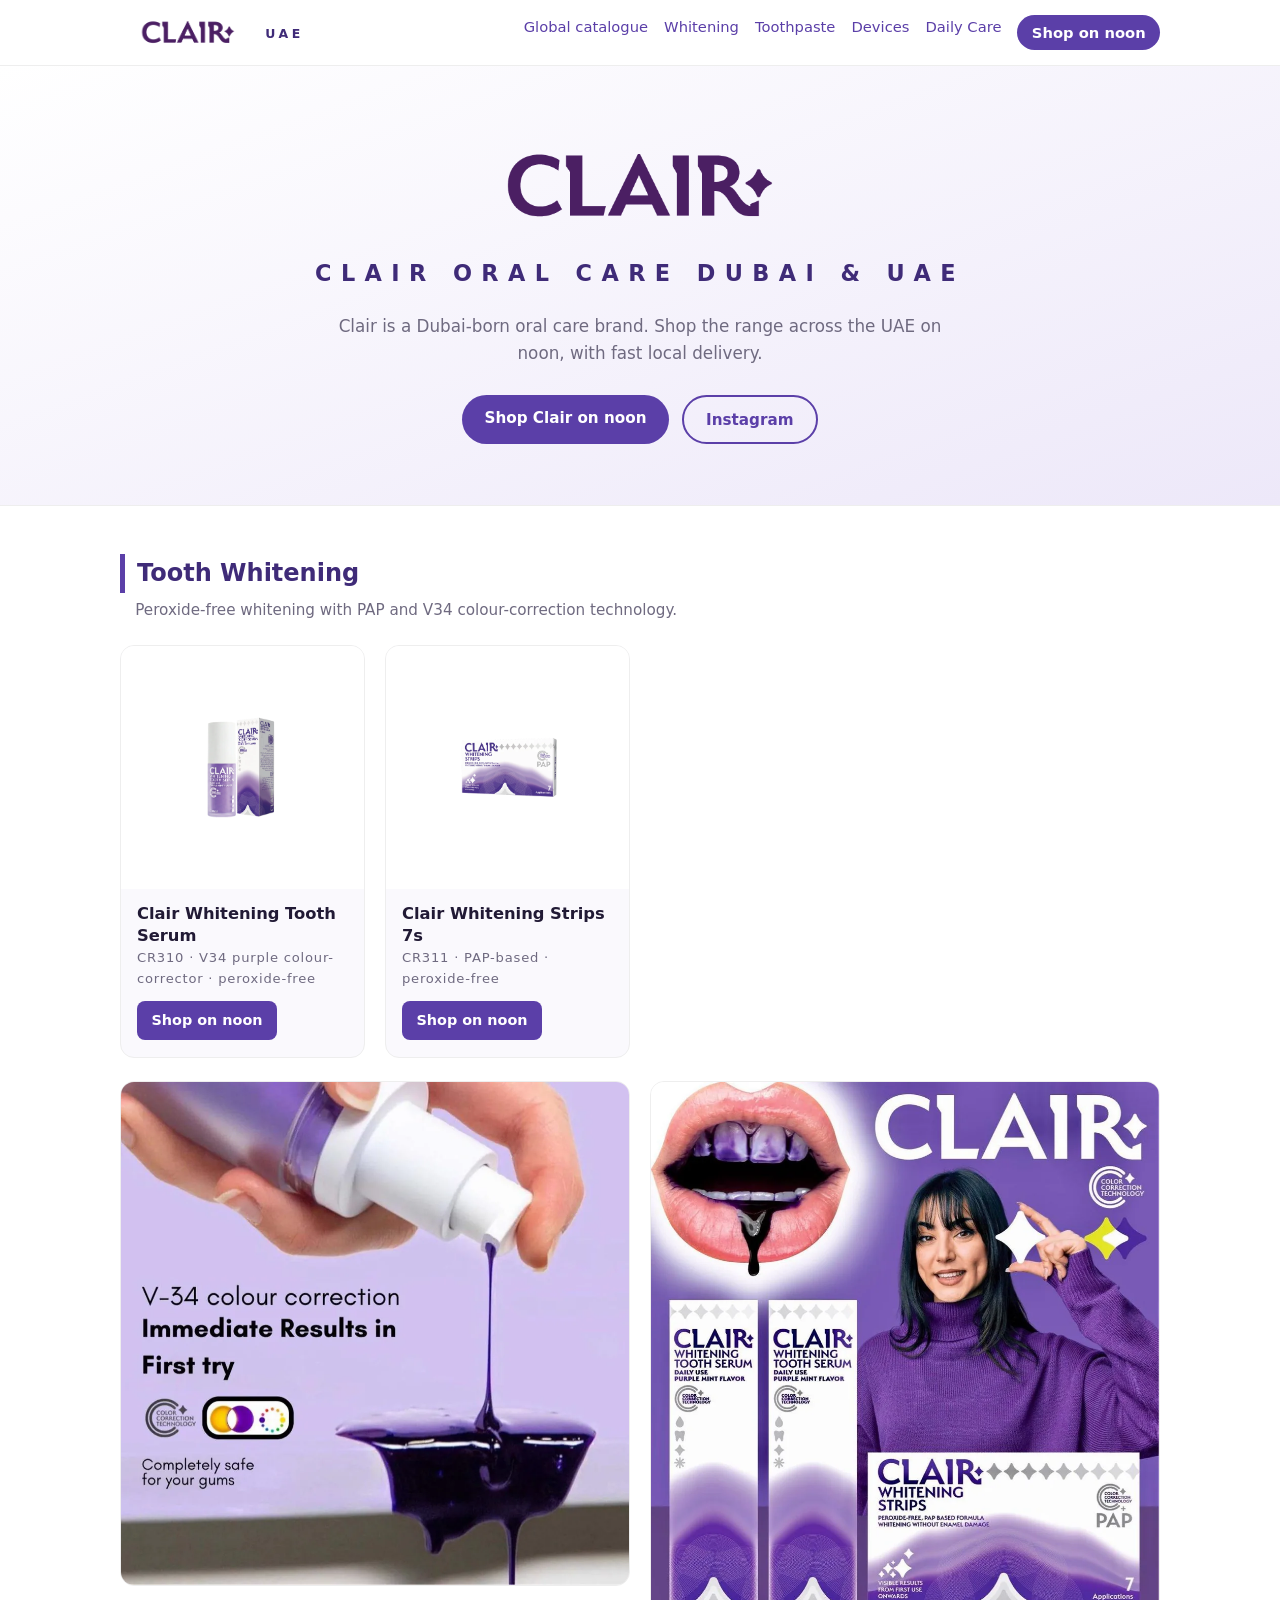
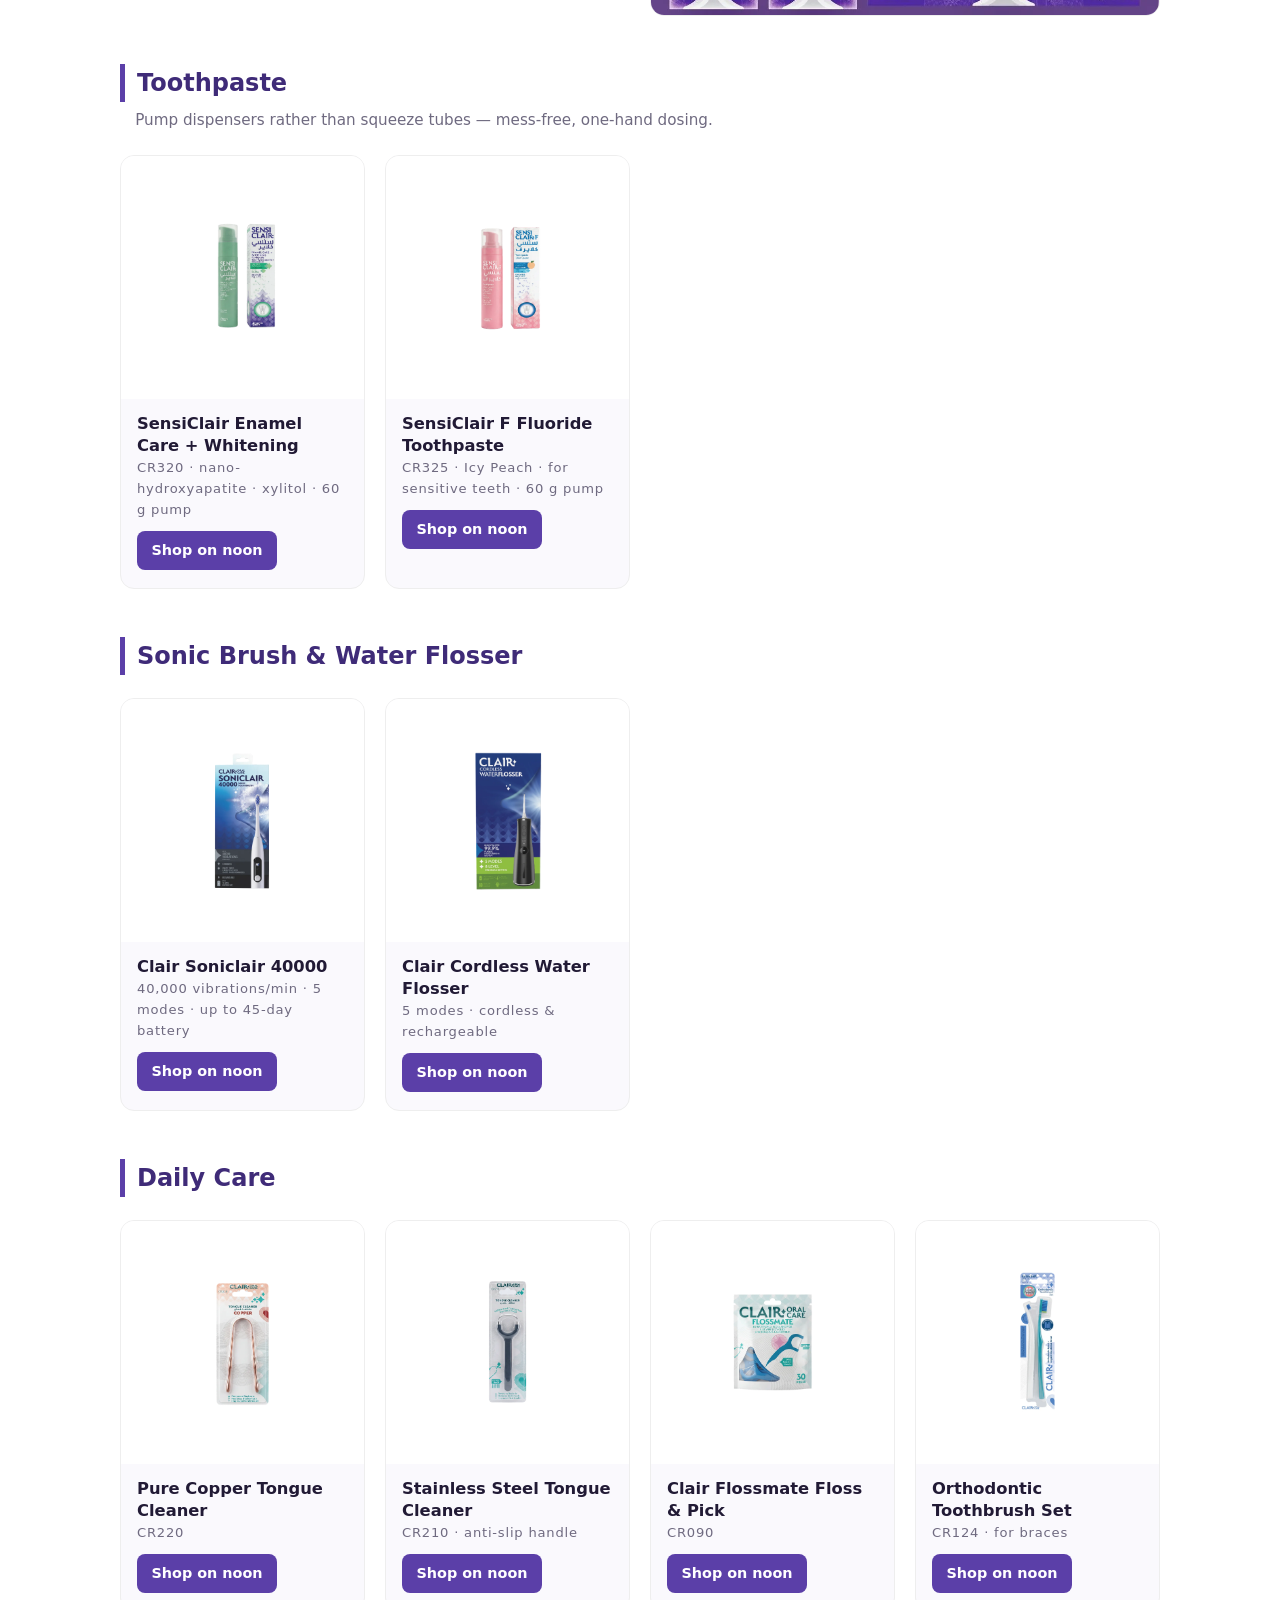
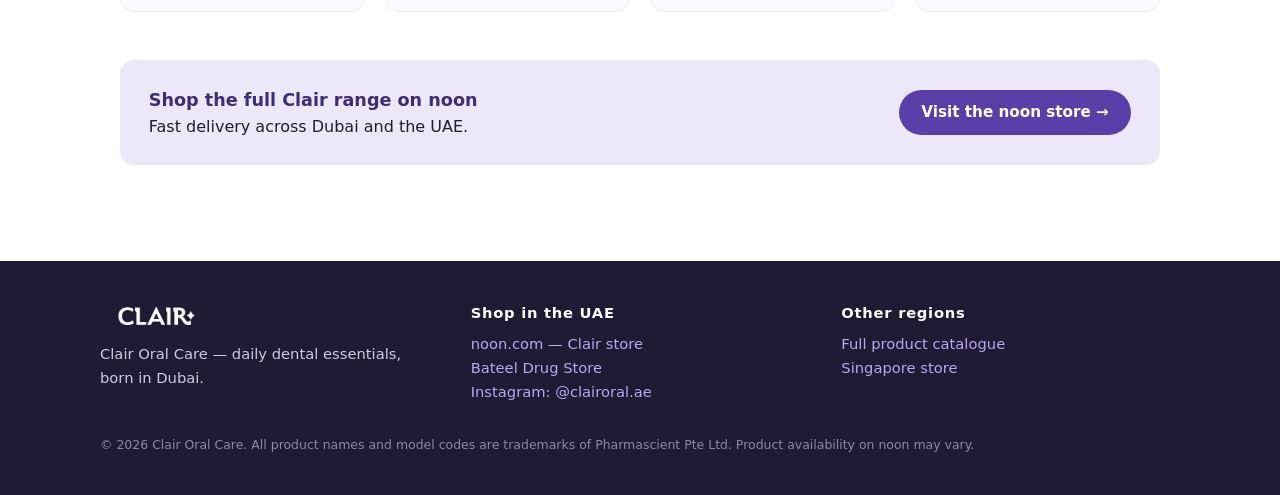
==== ae/index.html @ d48f770e "Add UAE/Dubai store page pointing to noon, with tracked links and sitemap entry Co-Authored-By: Clau" ====
<!DOCTYPE html>
<html lang="en">
<head>
<meta charset="utf-8">
<meta name="viewport" content="width=device-width, initial-scale=1">
<meta name="google-site-verification" content="RaaL3uI5lOjHm4bjw_Rl79rt_wPITiSdwnGscQMcs9U" />
<title>Buy Clair Oral Care Dubai &amp; UAE — Whitening, Toothpaste &amp; Water Flossers</title>
<meta name="description" content="Shop Clair Oral Care in Dubai and across the UAE on noon: peroxide-free V34 whitening serum and PAP strips, nano-hydroxyapatite toothpaste in pump dispensers, sonic toothbrushes, water flossers, tongue cleaners and floss.">
<link rel="canonical" href="https://clairoral.com/ae/">

<!-- Social sharing -->
<meta property="og:type" content="website">
<meta property="og:site_name" content="Clair Oral Care">
<meta property="og:url" content="https://clairoral.com/ae/">
<meta property="og:title" content="Buy Clair Oral Care Dubai &amp; UAE — Shop on noon">
<meta property="og:description" content="Peroxide-free V34 whitening, nano-hydroxyapatite toothpaste in pump dispensers, sonic brushes and water flossers. Shop the Clair range on noon.">
<meta property="og:image" content="https://clairoral.com/images/og-image.jpg">
<meta property="og:image:width" content="1200">
<meta property="og:image:height" content="630">
<meta name="twitter:card" content="summary_large_image">
<meta name="twitter:title" content="Buy Clair Oral Care Dubai &amp; UAE — Shop on noon">
<meta name="twitter:description" content="Peroxide-free V34 whitening, nano-hydroxyapatite toothpaste, sonic brushes and water flossers. Shop on noon.">
<meta name="twitter:image" content="https://clairoral.com/images/og-image.jpg">

<script type="application/ld+json">
{
  "@context": "https://schema.org",
  "@type": "Store",
  "name": "Clair Oral Care UAE",
  "url": "https://clairoral.com/ae/",
  "image": "https://clairoral.com/images/og-image.jpg",
  "description": "Clair Oral Care in Dubai and the UAE — whitening serum and strips, toothpaste, sonic toothbrushes, water flossers, tongue cleaners and floss.",
  "areaServed": { "@type": "Country", "name": "United Arab Emirates" },
  "currenciesAccepted": "AED",
  "sameAs": [
    "https://www.noon.com/uae-en/clair/",
    "https://www.instagram.com/clairoral.ae",
    "https://www.bateeldrugs.com/clairoralcare"
  ]
}
</script>

<link rel="icon" type="image/svg+xml" href="../favicon.svg">
<link rel="icon" type="image/png" sizes="32x32" href="../favicon-32.png">
<link rel="apple-touch-icon" href="../apple-touch-icon.png">
<link rel="stylesheet" href="../style.css">

<!-- Cloudflare Web Analytics (cookie-free) — same token as / and sg/ -->
<script type="module" src="https://static.cloudflareinsights.com/beacon.min.js" data-cf-beacon='{"token": "0cd597626e144c0b8d7d5eea46ce97aa"}'></script>
</head>
<body>

<header class="site">
  <div class="nav">
    <a class="logo" href="./"><img class="logo-img" src="../images/logo-clair.png" alt="Clair"><span class="loc">UAE</span></a>
    <nav>
      <a href="../">Global catalogue</a>
      <a href="#whitening">Whitening</a>
      <a href="#toothpaste">Toothpaste</a>
      <a href="#devices">Devices</a>
      <a href="#care">Daily Care</a>
      <a class="cta" href="../go/?p=noon-nav" target="_blank" rel="noopener">Shop on noon</a>
    </nav>
  </div>
</header>

<div class="hero">
  <img class="hero-logo" src="../images/logo-clair.png" alt="Clair">
  <h1>Clair Oral Care Dubai &amp; UAE</h1>
  <p class="tag">Clair is a Dubai-born oral care brand. Shop the range across the UAE on noon, with fast local delivery.</p>
  <div class="actions">
    <a class="btn primary" href="../go/?p=noon-hero" target="_blank" rel="noopener">Shop Clair on noon</a>
    <a class="btn outline" href="https://www.instagram.com/clairoral.ae" target="_blank" rel="noopener">Instagram</a>
  </div>
</div>

<main>

<section class="cat" id="whitening">
  <h2>Tooth Whitening</h2>
  <p class="sub">Peroxide-free whitening with PAP and V34 colour-correction technology.</p>
  <div class="grid">
    <div class="card">
      <div class="ph render"><img src="../images/official/cr310-whitening-serum.webp" alt="Clair Whitening Tooth Serum CR310"></div>
      <div class="body">
        <h3>Clair Whitening Tooth Serum</h3>
        <div class="code">CR310 · V34 purple colour-corrector · peroxide-free</div>
        <a class="buy" href="../go/?p=noon-serum" target="_blank" rel="noopener">Shop on noon</a>
      </div>
    </div>
    <div class="card">
      <div class="ph render"><img src="../images/official/cr311-whitening-strips.webp" alt="Clair Whitening Strips 7s CR311"></div>
      <div class="body">
        <h3>Clair Whitening Strips 7s</h3>
        <div class="code">CR311 · PAP-based · peroxide-free</div>
        <a class="buy" href="../go/?p=noon-strips" target="_blank" rel="noopener">Shop on noon</a>
      </div>
    </div>
  </div>
  <div class="feature">
    <img src="../images/whitening-v34.webp" alt="Clair Whitening Serum with V-34 colour correction — immediate visible results, safe for gums">
    <img src="../images/whitening-collage.webp" alt="Clair whitening range — Whitening Tooth Serum and PAP-based Whitening Strips">
  </div>
</section>

<section class="cat" id="toothpaste">
  <h2>Toothpaste</h2>
  <p class="sub">Pump dispensers rather than squeeze tubes — mess-free, one-hand dosing.</p>
  <div class="grid">
    <div class="card">
      <div class="ph render"><img src="../images/official/cr320-sensiclair-enamel.webp" alt="SensiClair Enamel Care + Whitening toothpaste CR320"></div>
      <div class="body">
        <h3>SensiClair Enamel Care + Whitening</h3>
        <div class="code">CR320 · nano-hydroxyapatite · xylitol · 60 g pump</div>
        <a class="buy" href="../go/?p=noon-toothpaste-enamel" target="_blank" rel="noopener">Shop on noon</a>
      </div>
    </div>
    <div class="card">
      <div class="ph render"><img src="../images/official/cr325-sensiclair-f.webp" alt="SensiClair F fluoride toothpaste CR325"></div>
      <div class="body">
        <h3>SensiClair F Fluoride Toothpaste</h3>
        <div class="code">CR325 · Icy Peach · for sensitive teeth · 60 g pump</div>
        <a class="buy" href="../go/?p=noon-toothpaste-f" target="_blank" rel="noopener">Shop on noon</a>
      </div>
    </div>
  </div>
</section>

<section class="cat" id="devices">
  <h2>Sonic Brush &amp; Water Flosser</h2>
  <div class="grid">
    <div class="card">
      <div class="ph render"><img src="../images/official/soniclair-40000.webp" alt="Clair Soniclair 40000 sonic toothbrush"></div>
      <div class="body">
        <h3>Clair Soniclair 40000</h3>
        <div class="code">40,000 vibrations/min · 5 modes · up to 45-day battery</div>
        <a class="buy" href="../go/?p=noon-sonic" target="_blank" rel="noopener">Shop on noon</a>
      </div>
    </div>
    <div class="card">
      <div class="ph render"><img src="../images/official/waterflosser.webp" alt="Clair cordless water flosser"></div>
      <div class="body">
        <h3>Clair Cordless Water Flosser</h3>
        <div class="code">5 modes · cordless &amp; rechargeable</div>
        <a class="buy" href="../go/?p=noon-flosser" target="_blank" rel="noopener">Shop on noon</a>
      </div>
    </div>
  </div>
</section>

<section class="cat" id="care">
  <h2>Daily Care</h2>
  <div class="grid">
    <div class="card">
      <div class="ph render"><img src="../images/official/cr220-tongue-copper.webp" alt="Clair pure copper tongue cleaner CR220"></div>
      <div class="body"><h3>Pure Copper Tongue Cleaner</h3><div class="code">CR220</div>
      <a class="buy" href="../go/?p=noon-tongue-copper" target="_blank" rel="noopener">Shop on noon</a></div>
    </div>
    <div class="card">
      <div class="ph render"><img src="../images/official/cr210-tongue-steel.webp" alt="Clair stainless steel tongue cleaner CR210"></div>
      <div class="body"><h3>Stainless Steel Tongue Cleaner</h3><div class="code">CR210 · anti-slip handle</div>
      <a class="buy" href="../go/?p=noon-tongue-steel" target="_blank" rel="noopener">Shop on noon</a></div>
    </div>
    <div class="card">
      <div class="ph render"><img src="../images/official/cr090-flossmate.webp" alt="Clair Flossmate floss and pick pouch CR090"></div>
      <div class="body"><h3>Clair Flossmate Floss &amp; Pick</h3><div class="code">CR090</div>
      <a class="buy" href="../go/?p=noon-flossmate" target="_blank" rel="noopener">Shop on noon</a></div>
    </div>
    <div class="card">
      <div class="ph render"><img src="../images/official/cr124-ortho-set.webp" alt="Clair orthodontic toothbrush set CR124"></div>
      <div class="body"><h3>Orthodontic Toothbrush Set</h3><div class="code">CR124 · for braces</div>
      <a class="buy" href="../go/?p=noon-ortho" target="_blank" rel="noopener">Shop on noon</a></div>
    </div>
  </div>
</section>

<div class="banner">
  <div><strong>Shop the full Clair range on noon</strong><br>Fast delivery across Dubai and the UAE.</div>
  <a class="btn" href="../go/?p=noon-banner" target="_blank" rel="noopener">Visit the noon store →</a>
</div>

</main>

<footer class="site">
  <div class="cols">
    <div>
      <img class="logo-foot" src="../images/logo-clair.png" alt="Clair">
      <p>Clair Oral Care — daily dental essentials, born in Dubai.</p>
    </div>
    <div>
      <h4>Shop in the UAE</h4>
      <p><a href="https://www.noon.com/uae-en/clair/" target="_blank" rel="noopener">noon.com — Clair store</a><br>
      <a href="https://www.bateeldrugs.com/clairoralcare" target="_blank" rel="noopener">Bateel Drug Store</a><br>
      <a href="https://www.instagram.com/clairoral.ae" target="_blank" rel="noopener">Instagram: @clairoral.ae</a></p>
    </div>
    <div>
      <h4>Other regions</h4>
      <p><a href="../">Full product catalogue</a><br>
      <a href="../sg/">Singapore store</a></p>
    </div>
  </div>
  <p class="fine">© 2026 Clair Oral Care. All product names and model codes are trademarks of Pharmascient Pte Ltd. Product availability on noon may vary.</p>
</footer>

</body>
</html>
---- style.css ----
:root {
  --purple: #5b3fa8;
  --purple-dark: #3f2b78;
  --purple-light: #ede8f9;
  --mint: #bfe3d2;
  --ink: #211a35;
  --muted: #6f6a80;
  --bg: #ffffff;
  --card: #faf9fd;
  --radius: 14px;
}

* { margin: 0; padding: 0; box-sizing: border-box; }

/* visually hidden but readable by search engines and screen readers */
.sr-only {
  position: absolute; width: 1px; height: 1px;
  padding: 0; margin: -1px; overflow: hidden;
  clip: rect(0 0 0 0); white-space: nowrap; border: 0;
}

body {
  font-family: "Segoe UI", system-ui, -apple-system, sans-serif;
  color: var(--ink);
  background: var(--bg);
  line-height: 1.6;
}

a { color: var(--purple); text-decoration: none; }
a:hover { text-decoration: underline; }
img { max-width: 100%; display: block; }

header.site {
  position: sticky; top: 0; z-index: 10;
  background: rgba(255,255,255,.94); backdrop-filter: blur(6px);
  border-bottom: 1px solid #eee;
}
.nav {
  max-width: 1080px; margin: 0 auto; padding: .9rem 1.25rem;
  display: flex; align-items: center; gap: 1.25rem; flex-wrap: wrap;
}
.logo { display: flex; align-items: center; gap: .6rem; }
.logo-img { height: 36px; width: auto; display: block; }
.logo .loc {
  font-size: .78rem; font-weight: 700; letter-spacing: .28em;
  color: var(--purple-dark); text-transform: uppercase; padding-top: .2rem;
}
.nav nav { display: flex; gap: 1rem; flex-wrap: wrap; margin-left: auto; font-size: .92rem; }
.nav .cta {
  background: var(--purple); color: #fff; padding: .35rem .9rem;
  border-radius: 999px; font-weight: 600;
}
.nav .cta:hover { background: var(--purple-dark); text-decoration: none; }

.hero {
  background: linear-gradient(160deg, #ffffff, #ede8f9);
  color: var(--ink); text-align: center; padding: 4.2rem 1.25rem 3.8rem;
  border-bottom: 1px solid #eee;
}
.hero .hero-logo { height: clamp(64px, 11vw, 104px); width: auto; margin: 0 auto; display: block; }
.hero h1 {
  font-size: clamp(1rem, 2.4vw, 1.4rem); letter-spacing: .42em; font-weight: 700;
  color: var(--purple-dark); margin-top: 1.2rem; text-transform: uppercase;
}
.hero p.tag { max-width: 640px; margin: 1.3rem auto 0; font-size: 1.05rem; color: var(--muted); }
.hero .actions { margin-top: 1.8rem; display: flex; gap: .8rem; justify-content: center; flex-wrap: wrap; }
.btn {
  display: inline-block; padding: .65rem 1.4rem; border-radius: 999px;
  font-weight: 700; font-size: .95rem;
}
.btn.primary { background: var(--purple); color: #fff; }
.btn.primary:hover { background: var(--purple-dark); }
.btn.outline { border: 2px solid var(--purple); color: var(--purple); }
.btn:hover { text-decoration: none; transform: translateY(-1px); }

main { max-width: 1080px; margin: 0 auto; padding: 0 1.25rem 4rem; }

section.cat { padding-top: 3rem; }
section.cat > h2 {
  font-size: 1.5rem; color: var(--purple-dark);
  border-left: 5px solid var(--purple); padding-left: .75rem;
}
section.cat > p.sub { color: var(--muted); margin: .35rem 0 0 .95rem; font-size: .95rem; }

.grid {
  margin-top: 1.4rem;
  display: grid; gap: 1.25rem;
  grid-template-columns: repeat(auto-fill, minmax(230px, 1fr));
}
.card {
  background: var(--card); border: 1px solid #eee; border-radius: var(--radius);
  overflow: hidden; display: flex; flex-direction: column;
  transition: box-shadow .15s ease;
}
.card:hover { box-shadow: 0 6px 22px rgba(63,43,120,.12); }
.card .ph {
  aspect-ratio: 1 / 1; overflow: hidden; background: #fff;
  display: flex; align-items: center; justify-content: center;
}
.card .ph img { width: 100%; height: 100%; object-fit: cover; }
.card .ph.render { background: #fff; }
.card .ph.render img { object-fit: contain; padding: 8%; }
.card .ph.placeholder {
  background: linear-gradient(145deg, var(--purple-light), #f6f3fd);
  color: var(--purple); font-weight: 800; font-size: 1.6rem; letter-spacing: .1em;
}
.card .body { padding: .9rem 1rem 1.1rem; }
.card h3 { font-size: 1.02rem; line-height: 1.35; }
.card .code { color: var(--muted); font-size: .82rem; letter-spacing: .06em; }
.card .desc { font-size: .88rem; color: var(--muted); margin-top: .4rem; }
.card .price { margin-top: .55rem; font-weight: 800; color: var(--purple-dark); font-size: 1.05rem; }
.card .price s { color: var(--muted); font-weight: 400; font-size: .85rem; margin-left: .4rem; }
.card .buy {
  margin-top: .7rem; display: inline-block; text-align: center;
  background: var(--purple); color: #fff; border-radius: 8px;
  padding: .5rem .9rem; font-weight: 700; font-size: .9rem;
}
.card .buy:hover { background: var(--purple-dark); text-decoration: none; }
.card .soon {
  margin-top: .7rem; display: inline-block; text-align: center;
  background: var(--mint); color: #1d4d38; border-radius: 8px;
  padding: .5rem .9rem; font-weight: 700; font-size: .9rem;
}

.feature {
  margin-top: 1.4rem; display: grid; gap: 1.25rem;
  grid-template-columns: repeat(auto-fit, minmax(280px, 1fr));
}
.feature img { width: 100%; border-radius: var(--radius); border: 1px solid #eee; display: block; }

.banner {
  margin-top: 3rem; border-radius: var(--radius);
  background: var(--purple-light); padding: 1.6rem 1.8rem;
  display: flex; align-items: center; gap: 1rem; flex-wrap: wrap;
}
.banner strong { color: var(--purple-dark); font-size: 1.1rem; }
.banner .btn { background: var(--purple); color: #fff; margin-left: auto; }

footer.site {
  background: var(--ink); color: #cfc9e2; padding: 2.5rem 1.25rem; margin-top: 2rem;
}
footer.site .cols {
  max-width: 1080px; margin: 0 auto; display: grid; gap: 2rem;
  grid-template-columns: repeat(auto-fit, minmax(220px, 1fr)); font-size: .92rem;
}
footer.site h4 { color: #fff; margin-bottom: .5rem; letter-spacing: .05em; }
footer.site .logo-foot { height: 30px; width: auto; filter: brightness(0) invert(1); margin-bottom: .7rem; }
footer.site a { color: #b8a8ee; }
footer.site .fine { max-width: 1080px; margin: 2rem auto 0; font-size: .78rem; color: #8d86a6; }

@media (prefers-color-scheme: dark) {
  :root { --bg: #17131f; --card: #201a2e; --ink: #efeaff; --muted: #a79fc0; --purple-light: #2a2140; }
  header.site { background: rgba(23,19,31,.94); border-bottom-color: #2a2438; }
  .logo-img, .hero-logo { filter: brightness(0) invert(1); }
  .logo .loc, .hero h1 { color: #d9ccff; }
  .hero { background: linear-gradient(160deg, #17131f, #251d38); border-bottom-color: #2a2438; }
  .btn.outline { border-color: #9d85e0; color: #cbb8f5; }
  .card { border-color: #2a2438; }
  .card .ph { background: #17131f; }
  .feature img { border-color: #2a2438; }
  .banner strong { color: #d9ccff; }
}
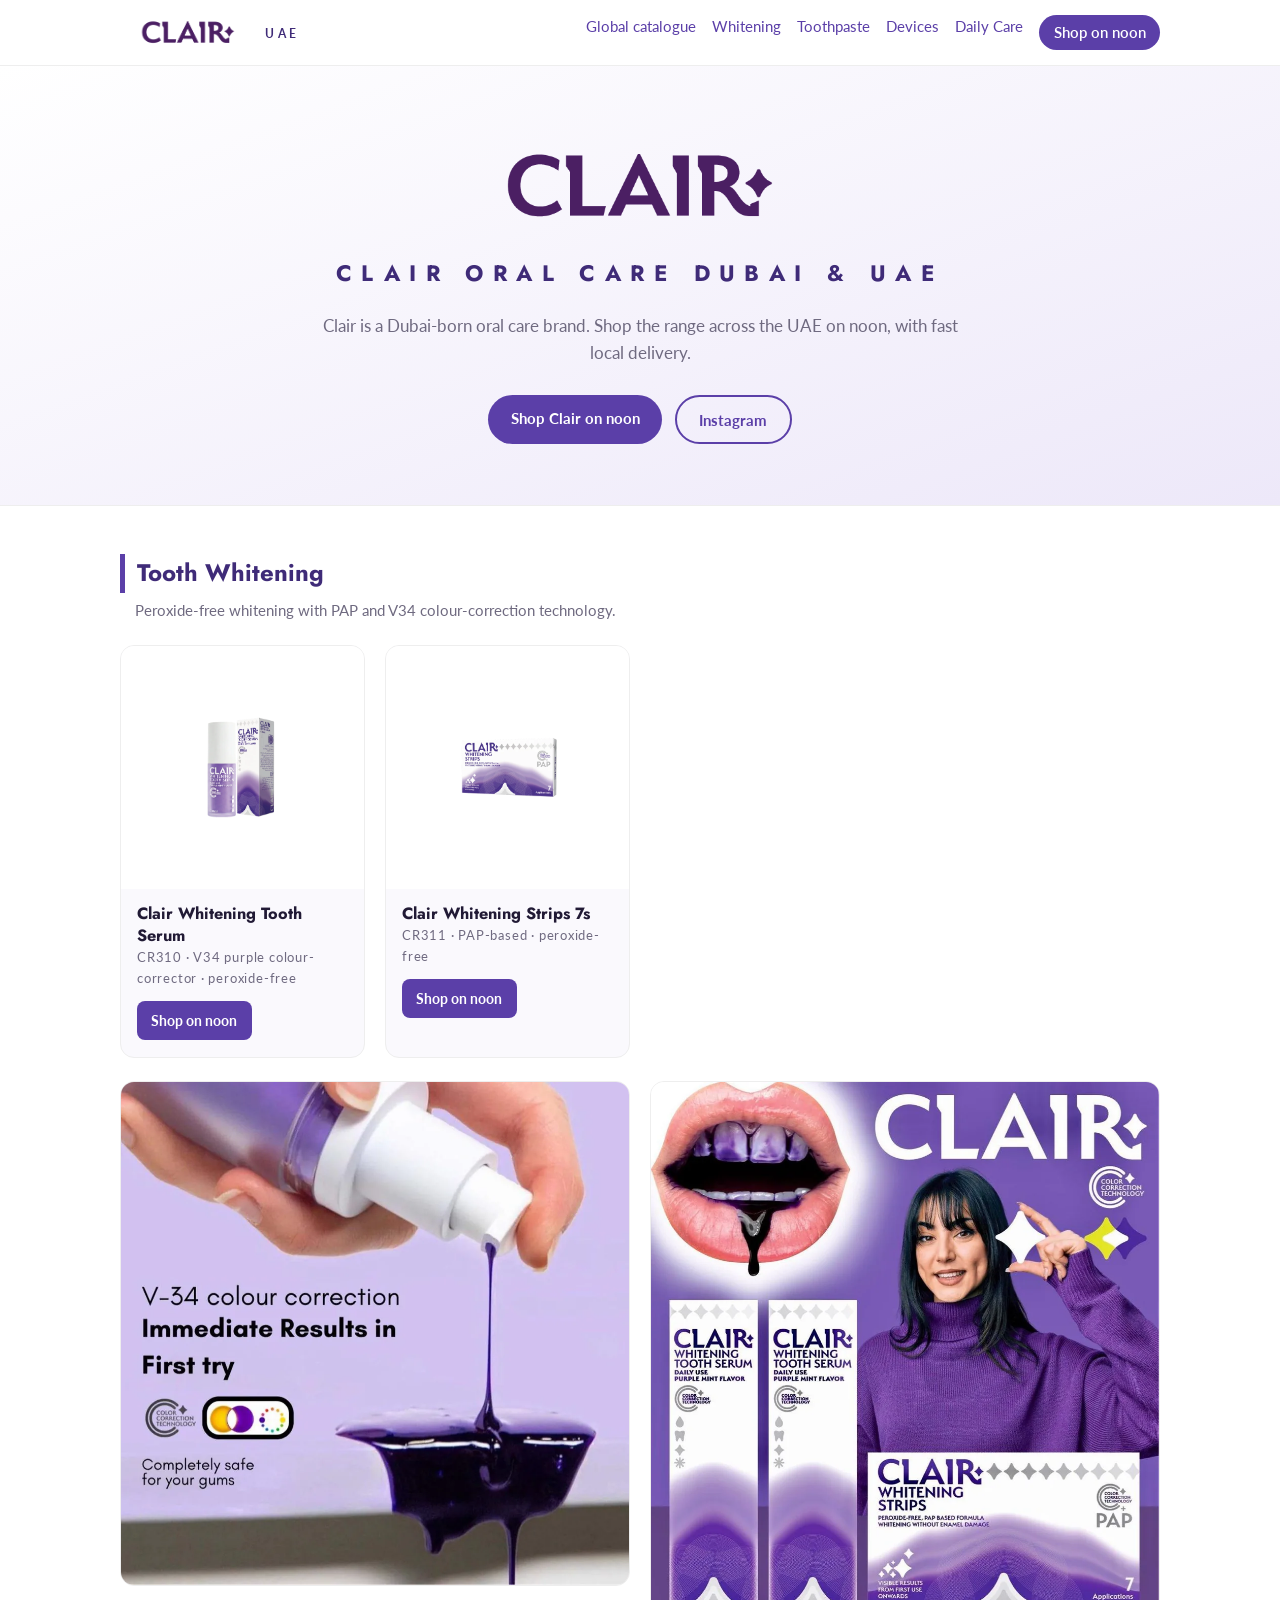
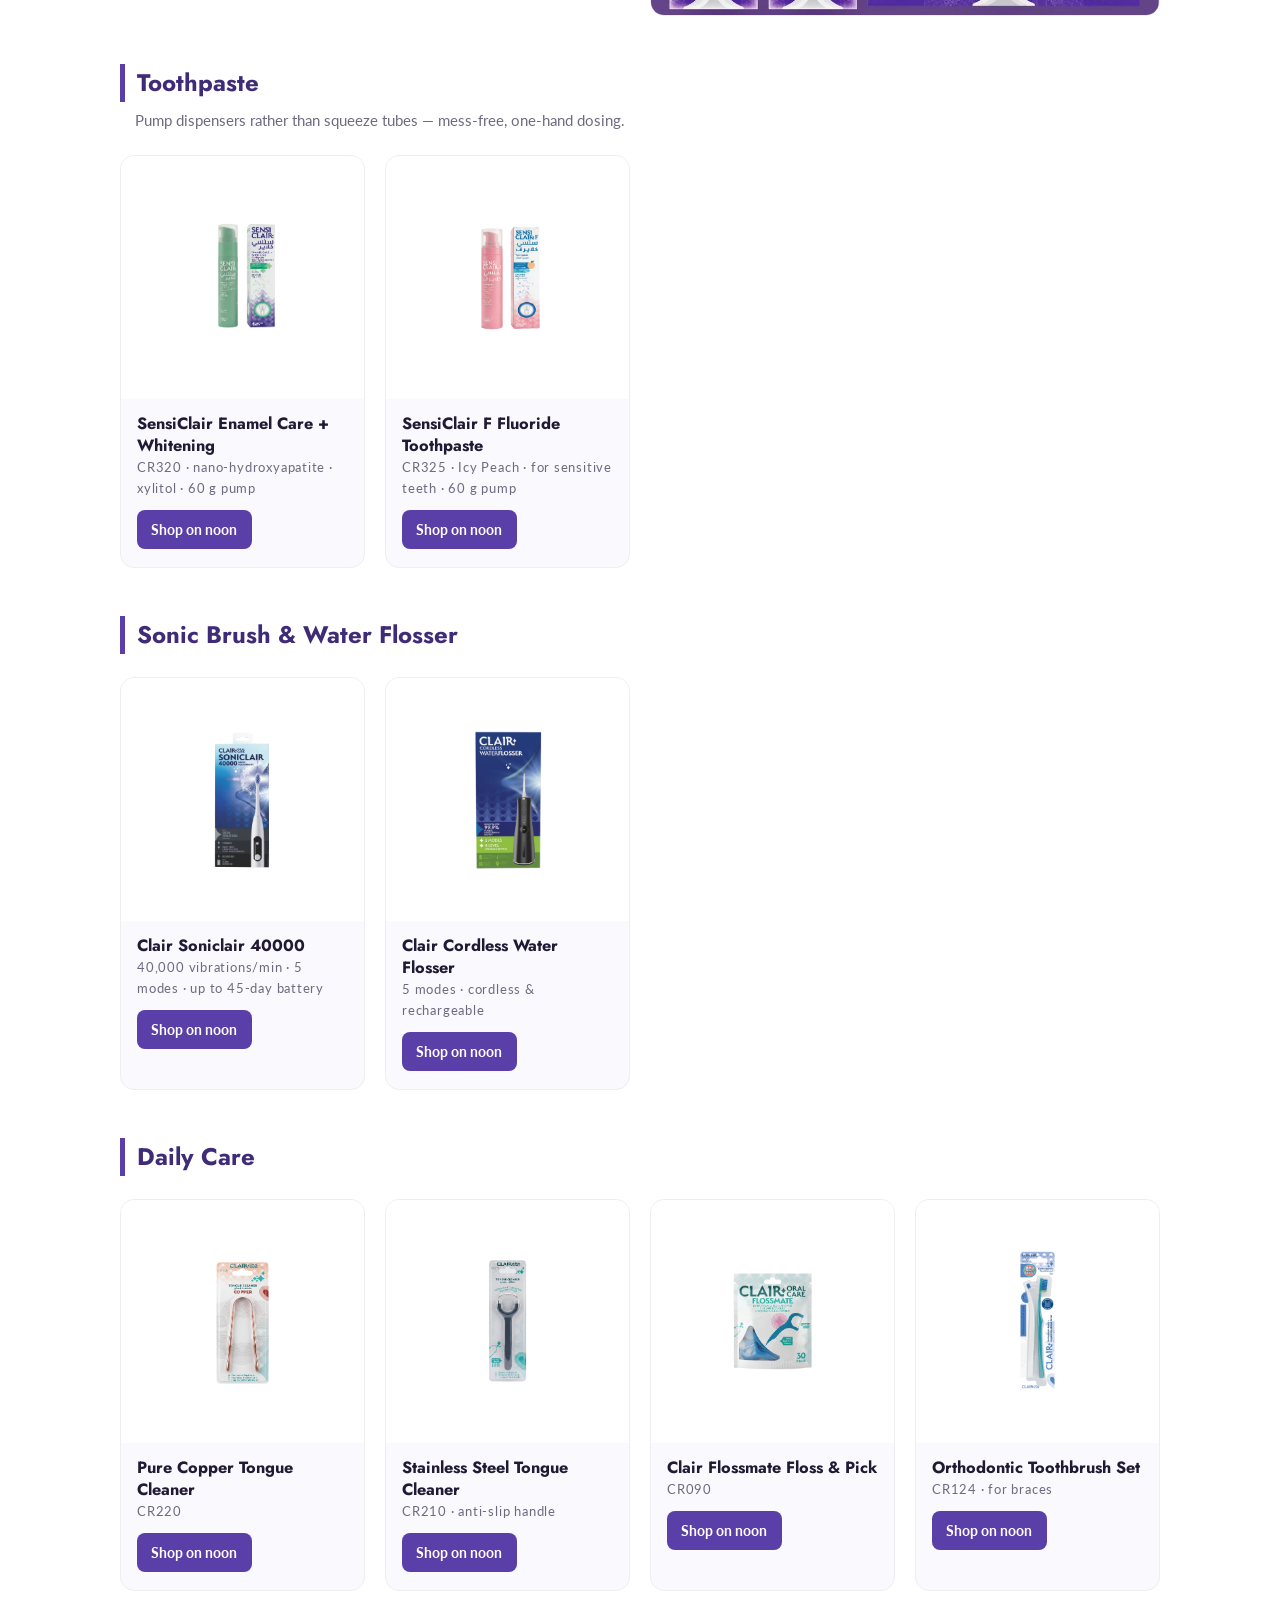
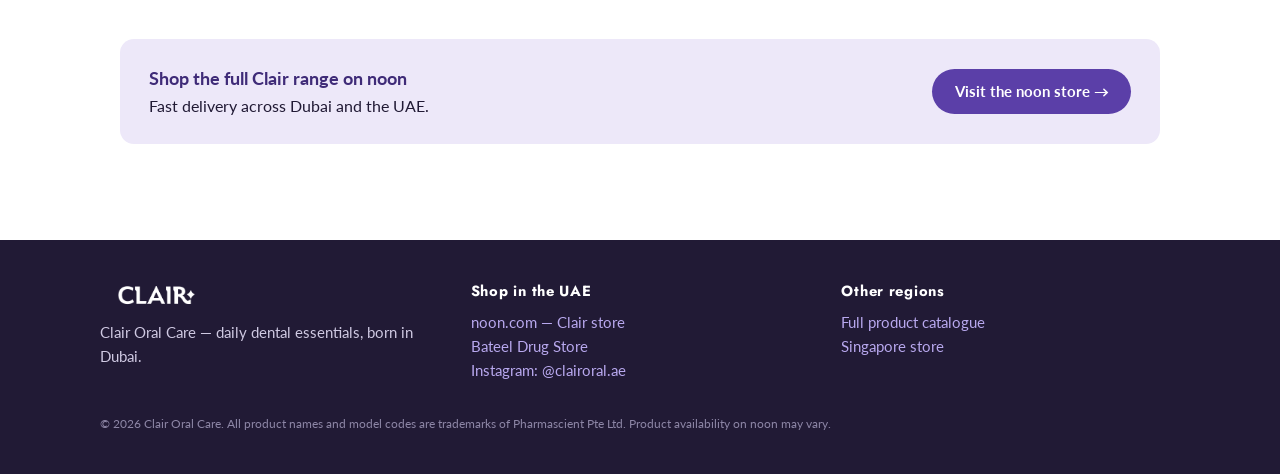
==== commit 0790c6c9: "Typography: Serenity for headings, Lato for body copy Serenity (Device, Rian Hughes) is the Clair br" ====
--- a/ae/index.html
+++ b/ae/index.html
@@ -43,6 +43,9 @@
 <link rel="icon" type="image/svg+xml" href="../favicon.svg">
 <link rel="icon" type="image/png" sizes="32x32" href="../favicon-32.png">
 <link rel="apple-touch-icon" href="../apple-touch-icon.png">
+<link rel="preconnect" href="https://fonts.googleapis.com">
+<link rel="preconnect" href="https://fonts.gstatic.com" crossorigin>
+<link href="https://fonts.googleapis.com/css2?family=Lato:wght@400;700;900&family=Jost:wght@400;500;600;700&display=swap" rel="stylesheet">
 <link rel="stylesheet" href="../style.css">
 
 <!-- Cloudflare Web Analytics (cookie-free) — same token as / and sg/ -->
--- a/style.css
+++ b/style.css
@@ -8,6 +8,13 @@
   --bg: #ffffff;
   --card: #faf9fd;
   --radius: 14px;
+
+  /* Serenity (Device, Rian Hughes) is the Clair brand face. It is licence-only —
+     not self-hostable without files — so it renders for anyone who has it
+     installed, and Jost (a geometric sans in the same Futura lineage) carries
+     everyone else until an Adobe Fonts web project is wired up. */
+  --display: "Serenity", "Jost", "Futura", "Century Gothic", system-ui, sans-serif;
+  --body: "Lato", system-ui, -apple-system, "Segoe UI", sans-serif;
 }
 
 * { margin: 0; padding: 0; box-sizing: border-box; }
@@ -20,11 +27,13 @@
 }
 
 body {
-  font-family: "Segoe UI", system-ui, -apple-system, sans-serif;
+  font-family: var(--body);
   color: var(--ink);
   background: var(--bg);
   line-height: 1.6;
 }
+
+h1, h2, h3, h4 { font-family: var(--display); }
 
 a { color: var(--purple); text-decoration: none; }
 a:hover { text-decoration: underline; }
@@ -51,6 +60,15 @@
   border-radius: 999px; font-weight: 600;
 }
 .nav .cta:hover { background: var(--purple-dark); text-decoration: none; }
+
+.promo-bar {
+  display: block; text-align: center; text-decoration: none;
+  background: linear-gradient(135deg, var(--purple-dark), var(--purple) 70%, #7c5fd0);
+  color: #fff; font-weight: 700; font-size: 1rem;
+  padding: .8rem 1rem; letter-spacing: .01em;
+}
+.promo-bar:hover { text-decoration: none; filter: brightness(1.08); }
+.promo-bar .em { background: #fff; color: var(--purple-dark); border-radius: 999px; padding: .1rem .6rem; margin: 0 .3rem; }
 
 .hero {
   background: linear-gradient(160deg, #ffffff, #ede8f9);
@@ -159,4 +177,120 @@
   .card .ph { background: #17131f; }
   .feature img { border-color: #2a2438; }
   .banner strong { color: #d9ccff; }
-}
+  .why-item { border-color: #2a2438; }
+}
+
+/* ---------- B2B corporate additions ---------- */
+.b2b-strip { background: var(--purple-dark); color: #fff; }
+.b2b-inner {
+  max-width: 1080px; margin: 0 auto; padding: 2rem 1.25rem;
+  display: grid; grid-template-columns: repeat(4, 1fr); gap: 1.5rem;
+}
+.b2b-item {
+  display: flex; flex-direction: column; gap: .3rem; min-width: 0;
+  padding-left: 1rem; border-left: 2px solid rgba(255,255,255,.35);
+}
+.b2b-num { font-size: 1.7rem; font-weight: 800; line-height: 1.15; overflow-wrap: break-word; }
+.b2b-label { font-size: .85rem; color: #e7e0f7; line-height: 1.4; overflow-wrap: break-word; }
+
+.intro { max-width: 820px; margin: 0 auto; padding: 3.6rem 1.25rem 1rem; text-align: center; }
+.intro h2 { font-size: 1.7rem; color: var(--purple-dark); }
+.intro p { margin-top: 1rem; color: var(--muted); font-size: 1.08rem; }
+
+.why { max-width: 1080px; margin: 0 auto; padding: 3.6rem 1.25rem 1rem; }
+.why > h2 {
+  font-size: 1.5rem; color: var(--purple-dark);
+  border-left: 5px solid var(--purple); padding-left: .75rem; margin-bottom: 1.6rem;
+}
+.why-grid { display: grid; grid-template-columns: repeat(2, 1fr); gap: 1.25rem; }
+.why-item {
+  background: var(--card); border: 1px solid #eee; border-radius: var(--radius);
+  padding: 1.6rem 1.8rem;
+}
+.why-item h3 { color: var(--purple-dark); font-size: 1.15rem; }
+.why-item p { color: var(--muted); margin-top: .5rem; }
+
+@media (max-width: 720px) {
+  .b2b-inner { grid-template-columns: repeat(2, 1fr); gap: 1.4rem; }
+  .why-grid { grid-template-columns: 1fr; }
+}
+@media (max-width: 560px) {
+  .b2b-inner { grid-template-columns: 1fr; }
+  .b2b-num { font-size: 1.5rem; }
+}
+
+/* ---------- Campaign graphics gallery ---------- */
+.gallery {
+  display: grid; grid-template-columns: repeat(auto-fill, minmax(210px, 1fr));
+  gap: 1rem; margin-top: 1.4rem;
+}
+.shot {
+  display: block; border-radius: var(--radius); overflow: hidden;
+  border: 1px solid #eee; background: #fff;
+  transition: transform .18s ease, box-shadow .18s ease;
+}
+.shot img { width: 100%; height: auto; display: block; }
+.shot:hover { transform: translateY(-4px); box-shadow: 0 12px 30px rgba(63,43,120,.16); }
+@media (prefers-color-scheme: dark) { .shot { border-color: #2a2438; background: #17131f; } }
+
+/* ---------- Product image carousel ---------- */
+.pcar {
+  position: relative; aspect-ratio: 4 / 5; background: #fff; overflow: hidden;
+  border-top-left-radius: var(--radius); border-top-right-radius: var(--radius);
+}
+.pcar-img {
+  position: absolute; inset: 0; width: 100%; height: 100%;
+  object-fit: contain; padding: 6%; background: #fff;
+  opacity: 0; transition: opacity .3s ease; cursor: zoom-in;
+}
+.pcar-img.is-active { opacity: 1; }
+.pcar-btn {
+  position: absolute; top: 50%; transform: translateY(-50%); z-index: 3;
+  width: 34px; height: 34px; border: 0; border-radius: 50%;
+  background: rgba(255,255,255,.92); color: var(--purple-dark);
+  font-size: 1.4rem; line-height: 1; cursor: pointer;
+  box-shadow: 0 2px 8px rgba(0,0,0,.16); opacity: 0; transition: opacity .15s ease;
+  display: flex; align-items: center; justify-content: center;
+}
+.card:hover .pcar-btn, .pcar:focus-within .pcar-btn { opacity: 1; }
+.pcar-prev { left: 8px; } .pcar-next { right: 8px; }
+.pcar-btn:hover { background: #fff; }
+.pcar-zoom {
+  position: absolute; top: 8px; right: 8px; z-index: 3;
+  width: 30px; height: 30px; border: 0; border-radius: 9px; cursor: pointer;
+  background: rgba(255,255,255,.92) url("data:image/svg+xml,%3Csvg xmlns='http://www.w3.org/2000/svg' viewBox='0 0 24 24' fill='none' stroke='%233f2b78' stroke-width='2' stroke-linecap='round'%3E%3Ccircle cx='11' cy='11' r='7'/%3E%3Cpath d='M21 21l-4-4M11 8v6M8 11h6'/%3E%3C/svg%3E") center / 16px no-repeat;
+  box-shadow: 0 2px 8px rgba(0,0,0,.16); opacity: 0; transition: opacity .15s ease;
+}
+.card:hover .pcar-zoom, .pcar:focus-within .pcar-zoom { opacity: 1; }
+.pcar-zoom:hover { background-color: #fff; }
+.pcar-dots { position: absolute; bottom: 8px; left: 0; right: 0; z-index: 3; display: flex; justify-content: center; gap: 6px; }
+.pcar-dot { width: 7px; height: 7px; border-radius: 50%; background: rgba(63,43,120,.28); cursor: pointer; transition: background .15s; }
+.pcar-dot.is-active { background: var(--purple); }
+@media (prefers-color-scheme: dark) {
+  .pcar, .pcar-img { background: #17131f; }
+  .pcar-btn, .pcar-zoom { background-color: rgba(40,33,64,.92); }
+}
+
+/* ---------- Zoom lightbox ---------- */
+.lb {
+  position: fixed; inset: 0; z-index: 1000; background: rgba(10,6,20,.93);
+  display: none; align-items: center; justify-content: center;
+}
+.lb.is-open { display: flex; }
+.lb-stage { max-width: 92vw; max-height: 86vh; display: flex; align-items: center; justify-content: center; overflow: hidden; }
+.lb-img {
+  max-width: 92vw; max-height: 86vh; object-fit: contain;
+  background: #fff; border-radius: 10px; cursor: zoom-in;
+  transition: transform .2s ease; will-change: transform;
+}
+.lb-img.zoomed { transform: scale(2); cursor: zoom-out; }
+.lb-close, .lb-nav {
+  position: fixed; z-index: 1002; border: 0; cursor: pointer; color: #fff;
+  background: rgba(255,255,255,.15); border-radius: 50%;
+  display: flex; align-items: center; justify-content: center;
+}
+.lb-close:hover, .lb-nav:hover { background: rgba(255,255,255,.3); }
+.lb-close { top: 18px; right: 20px; width: 44px; height: 44px; font-size: 1.3rem; }
+.lb-nav { top: 50%; transform: translateY(-50%); width: 48px; height: 48px; font-size: 2rem; line-height: 1; }
+.lb-prev { left: 18px; } .lb-next { right: 18px; }
+.lb-hint { position: fixed; bottom: 18px; left: 0; right: 0; text-align: center; color: rgba(255,255,255,.7); font-size: .85rem; z-index: 1002; }
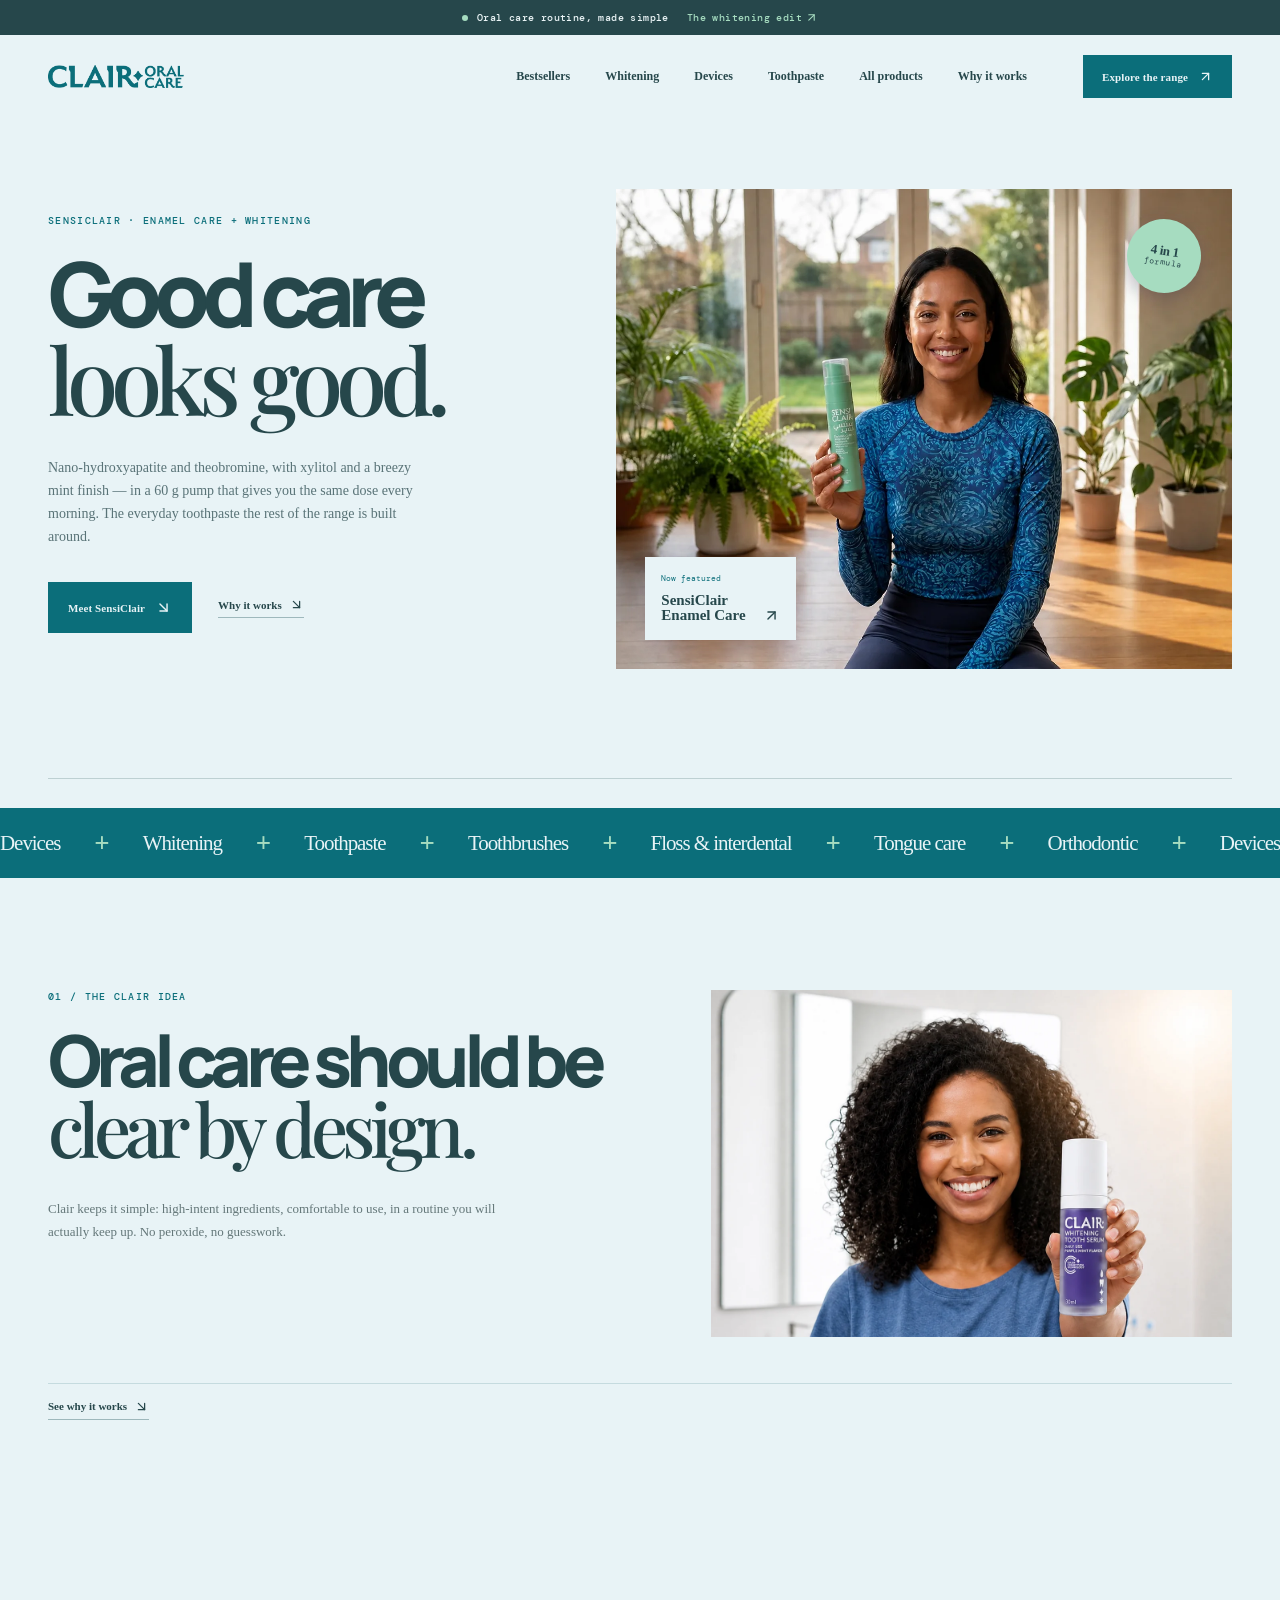
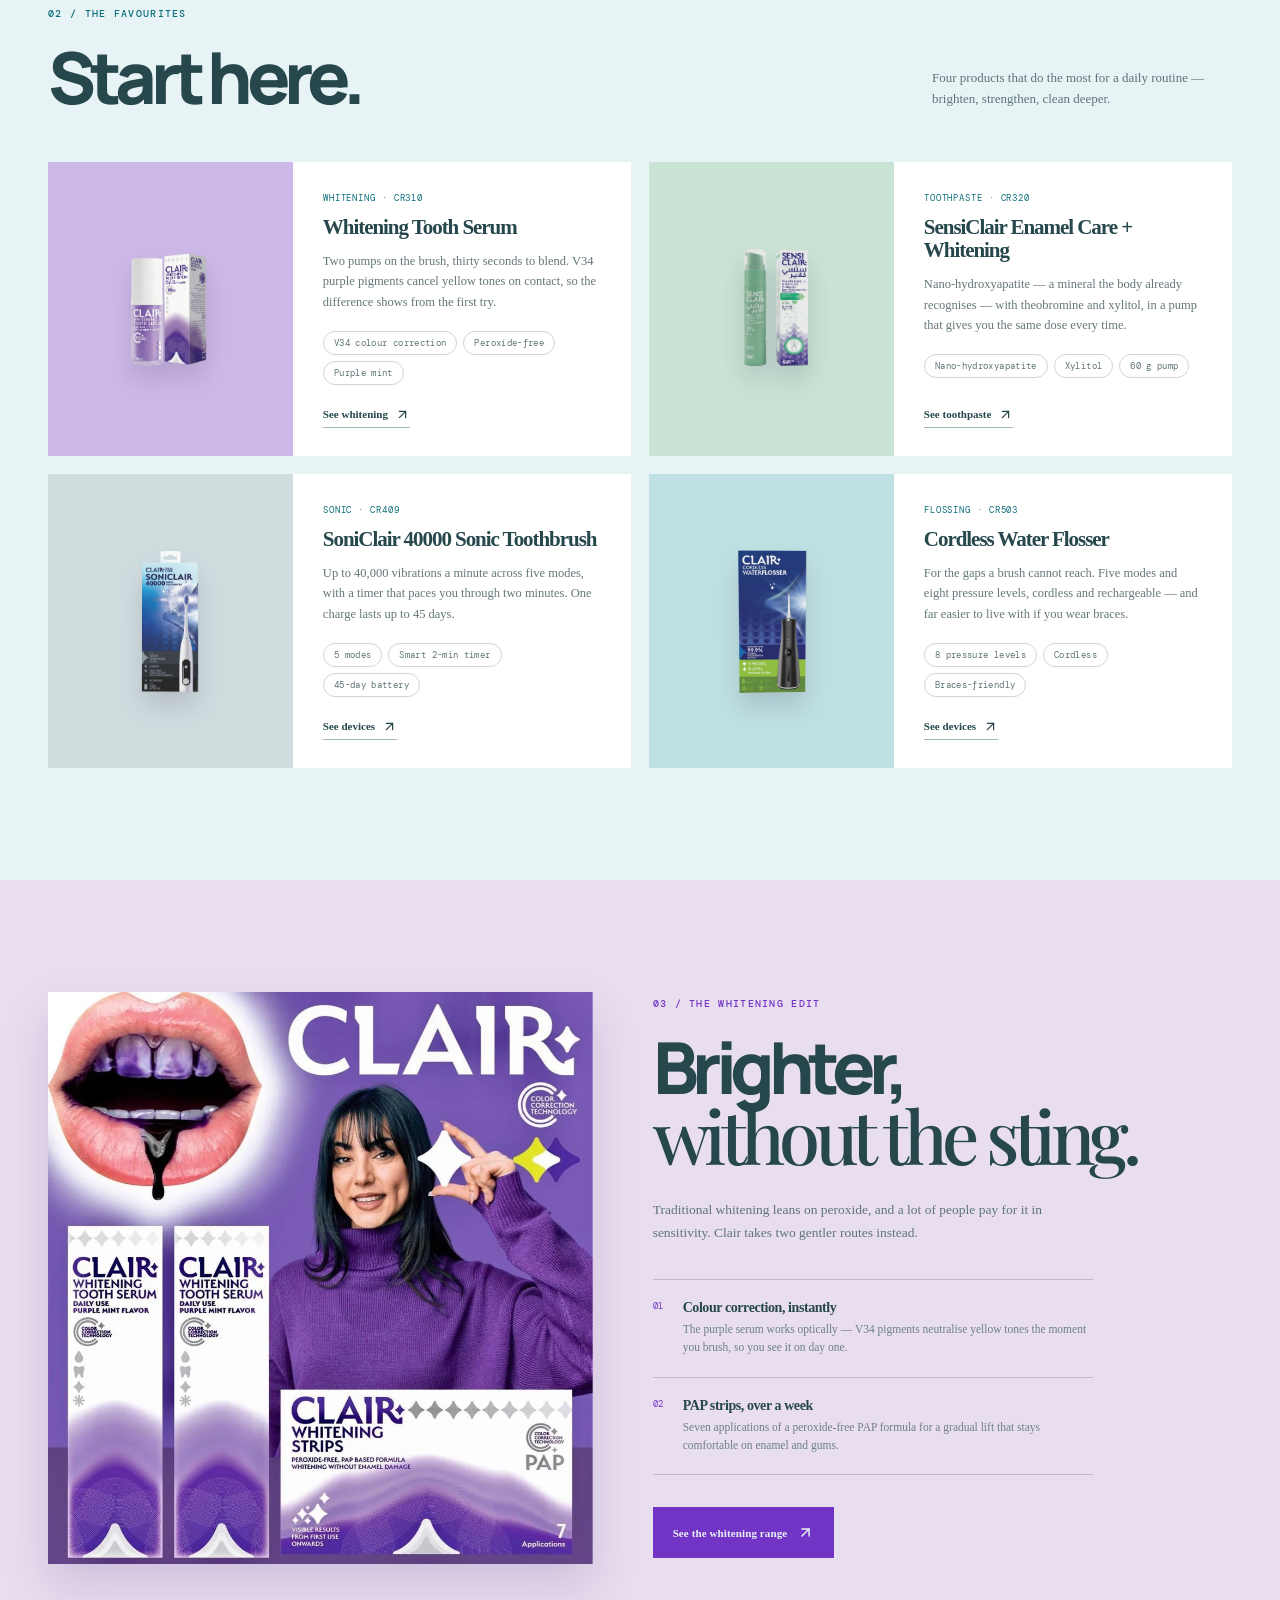
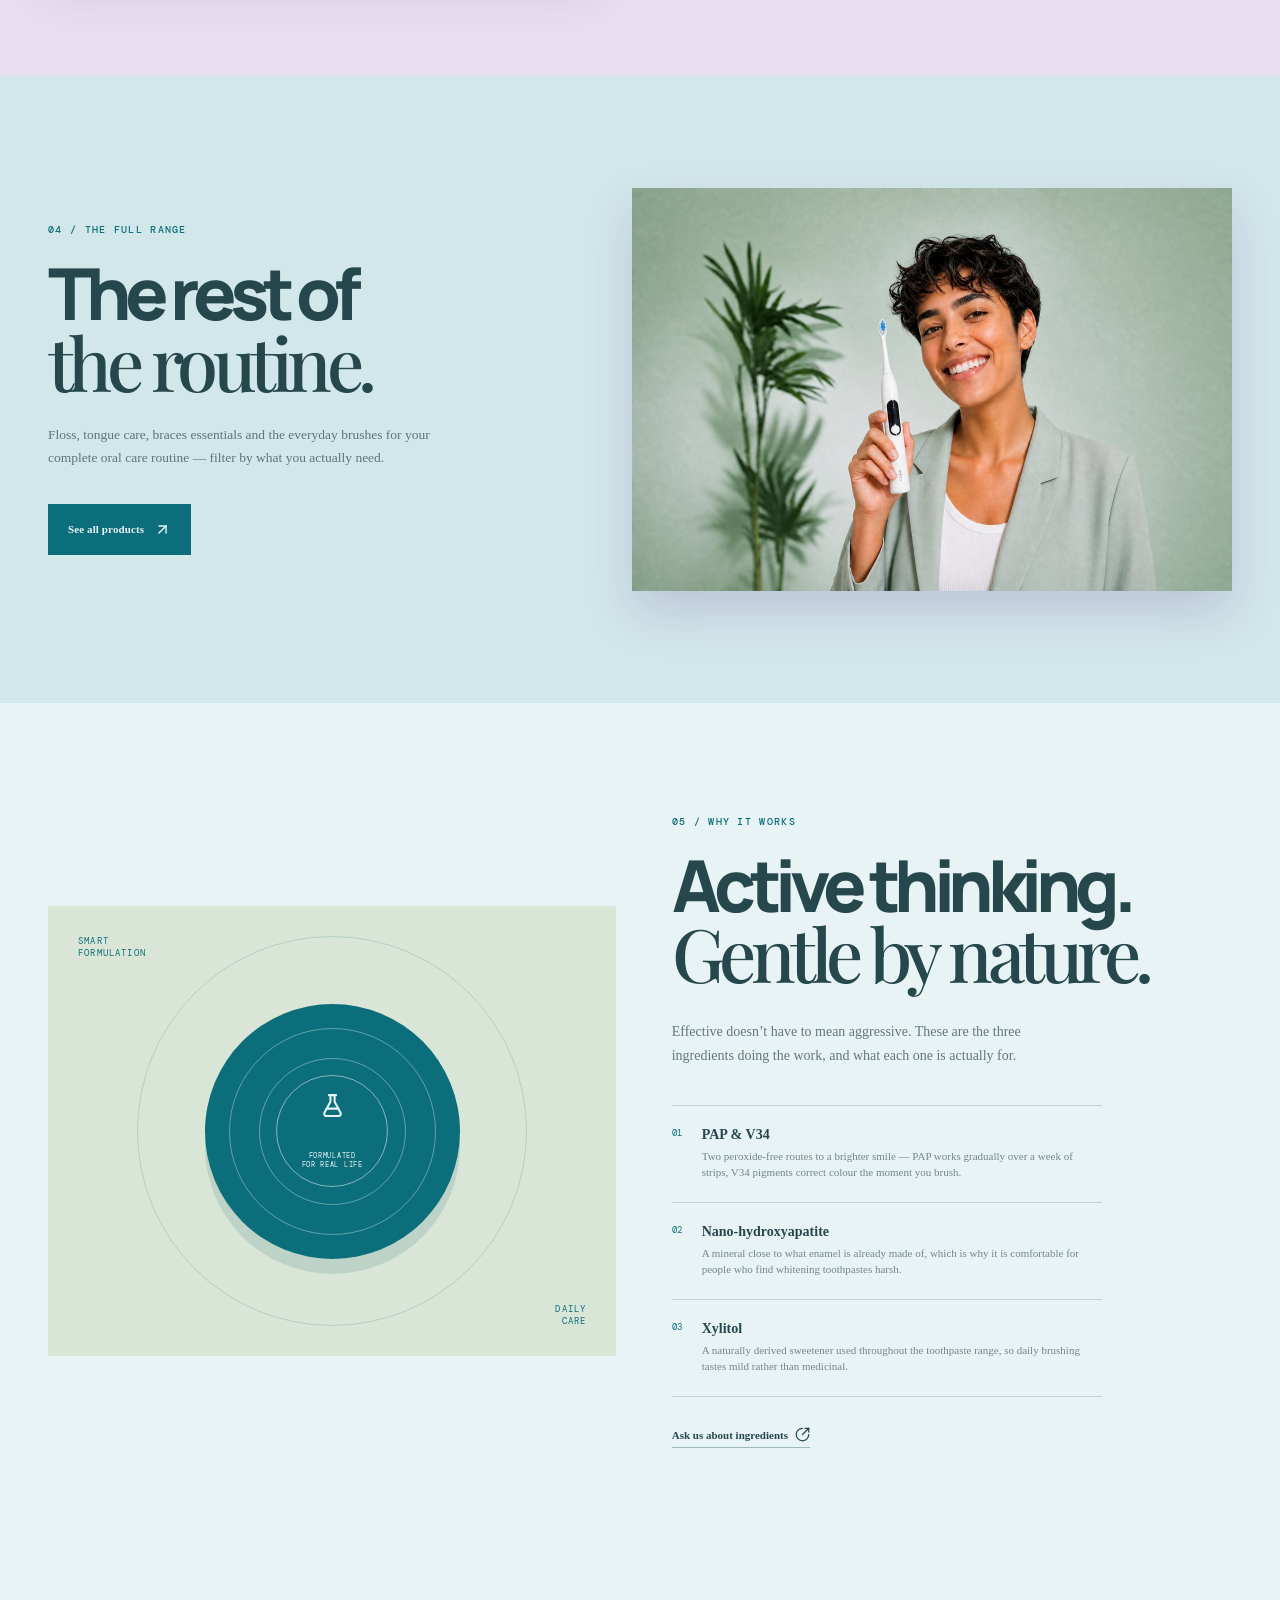
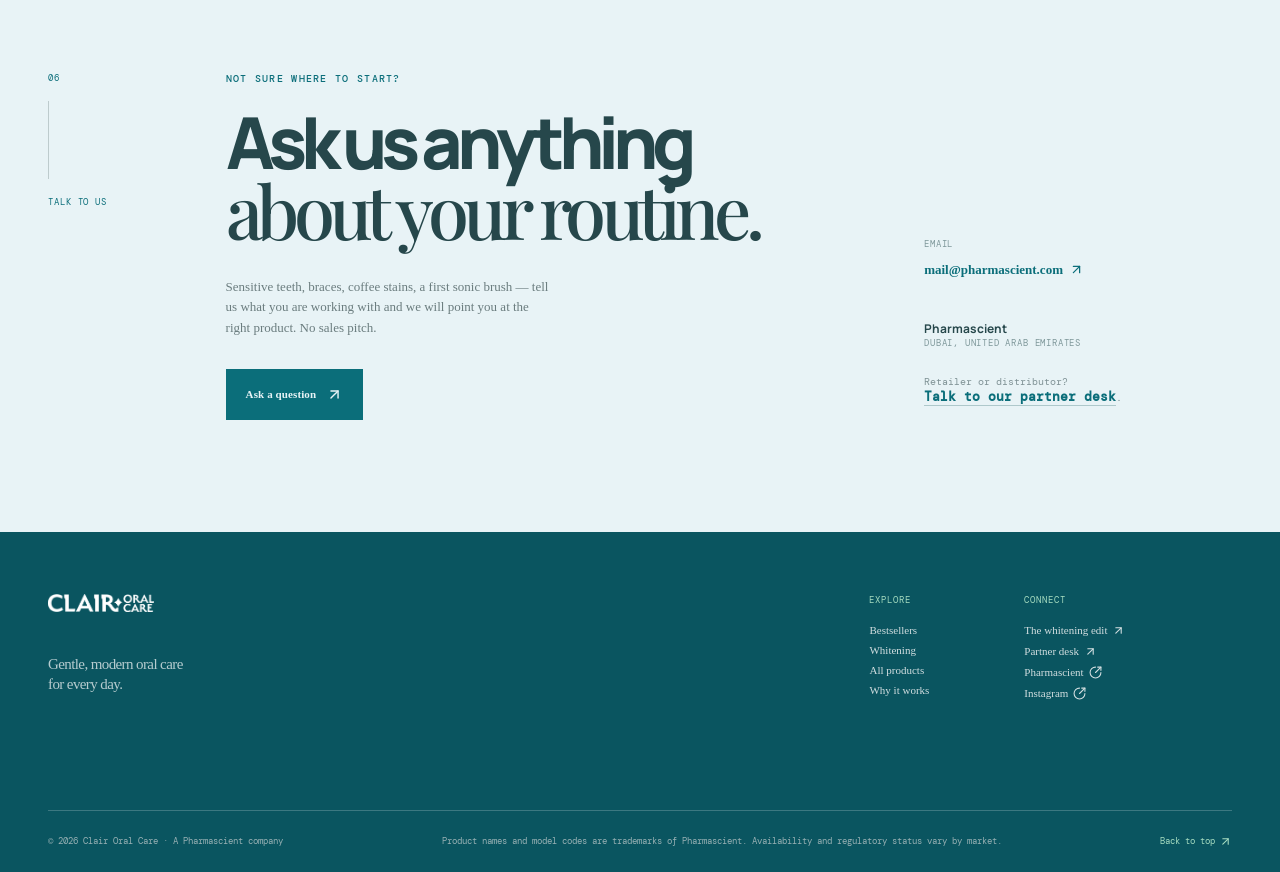
==== commit e8d5d130: "Replace the site with the v2 rebuild; retire /sg, /ae and /go The consumer rebuild that has been liv" ====
--- a/ae/index.html
+++ b/ae/index.html
@@ -3,207 +3,22 @@
 <head>
 <meta charset="utf-8">
 <meta name="viewport" content="width=device-width, initial-scale=1">
-<meta name="google-site-verification" content="RaaL3uI5lOjHm4bjw_Rl79rt_wPITiSdwnGscQMcs9U" />
-<title>Buy Clair Oral Care Dubai &amp; UAE — Whitening, Toothpaste &amp; Water Flossers</title>
-<meta name="description" content="Shop Clair Oral Care in Dubai and across the UAE on noon: peroxide-free V34 whitening serum and PAP strips, nano-hydroxyapatite toothpaste in pump dispensers, sonic toothbrushes, water flossers, tongue cleaners and floss.">
-<link rel="canonical" href="https://clairoral.com/ae/">
-
-<!-- Social sharing -->
-<meta property="og:type" content="website">
-<meta property="og:site_name" content="Clair Oral Care">
-<meta property="og:url" content="https://clairoral.com/ae/">
-<meta property="og:title" content="Buy Clair Oral Care Dubai &amp; UAE — Shop on noon">
-<meta property="og:description" content="Peroxide-free V34 whitening, nano-hydroxyapatite toothpaste in pump dispensers, sonic brushes and water flossers. Shop the Clair range on noon.">
-<meta property="og:image" content="https://clairoral.com/images/og-image.jpg">
-<meta property="og:image:width" content="1200">
-<meta property="og:image:height" content="630">
-<meta name="twitter:card" content="summary_large_image">
-<meta name="twitter:title" content="Buy Clair Oral Care Dubai &amp; UAE — Shop on noon">
-<meta name="twitter:description" content="Peroxide-free V34 whitening, nano-hydroxyapatite toothpaste, sonic brushes and water flossers. Shop on noon.">
-<meta name="twitter:image" content="https://clairoral.com/images/og-image.jpg">
-
-<script type="application/ld+json">
-{
-  "@context": "https://schema.org",
-  "@type": "Store",
-  "name": "Clair Oral Care UAE",
-  "url": "https://clairoral.com/ae/",
-  "image": "https://clairoral.com/images/og-image.jpg",
-  "description": "Clair Oral Care in Dubai and the UAE — whitening serum and strips, toothpaste, sonic toothbrushes, water flossers, tongue cleaners and floss.",
-  "areaServed": { "@type": "Country", "name": "United Arab Emirates" },
-  "currenciesAccepted": "AED",
-  "sameAs": [
-    "https://www.noon.com/uae-en/clair/",
-    "https://www.instagram.com/clairoral.ae",
-    "https://www.bateeldrugs.com/clairoralcare"
-  ]
-}
-</script>
-
-<link rel="icon" type="image/svg+xml" href="../favicon.svg">
-<link rel="icon" type="image/png" sizes="32x32" href="../favicon-32.png">
-<link rel="apple-touch-icon" href="../apple-touch-icon.png">
-<link rel="preconnect" href="https://fonts.googleapis.com">
-<link rel="preconnect" href="https://fonts.gstatic.com" crossorigin>
-<link href="https://fonts.googleapis.com/css2?family=Lato:wght@400;700;900&family=Jost:wght@400;500;600;700&display=swap" rel="stylesheet">
-<link rel="stylesheet" href="../style.css">
-
-<!-- Cloudflare Web Analytics (cookie-free) — same token as / and sg/ -->
-<script type="module" src="https://static.cloudflareinsights.com/beacon.min.js" data-cf-beacon='{"token": "0cd597626e144c0b8d7d5eea46ce97aa"}'></script>
+<title>Moved &mdash; Clair Oral Care</title>
+<!-- The UAE landing page was retired on 2026-08-13. The URL is kept alive so inbound links,
+     printed codes and search results land somewhere useful instead of a 404.
+     noindex plus a canonical tells search engines to drop it and keep the home
+     page. On Cloudflare Pages this becomes a real 301 in _redirects. -->
+<meta name="robots" content="noindex, follow">
+<link rel="canonical" href="https://clairoral.com/">
+<meta http-equiv="refresh" content="0; url=/">
+<style>
+  body { background:#e8f3f6; color:#26474b; font:15px/1.6 system-ui, sans-serif;
+         display:grid; place-items:center; min-height:100vh; margin:0; padding:24px; text-align:center }
+  a { color:#0b6e7a }
+</style>
 </head>
 <body>
-
-<header class="site">
-  <div class="nav">
-    <a class="logo" href="./"><img class="logo-img" src="../images/logo-clair.png" alt="Clair"><span class="loc">UAE</span></a>
-    <nav>
-      <a href="../">Global catalogue</a>
-      <a href="#whitening">Whitening</a>
-      <a href="#toothpaste">Toothpaste</a>
-      <a href="#devices">Devices</a>
-      <a href="#care">Daily Care</a>
-      <a class="cta" href="../go/?p=noon-nav" target="_blank" rel="noopener">Shop on noon</a>
-    </nav>
-  </div>
-</header>
-
-<div class="hero">
-  <img class="hero-logo" src="../images/logo-clair.png" alt="Clair">
-  <h1>Clair Oral Care Dubai &amp; UAE</h1>
-  <p class="tag">Clair is a Dubai-born oral care brand. Shop the range across the UAE on noon, with fast local delivery.</p>
-  <div class="actions">
-    <a class="btn primary" href="../go/?p=noon-hero" target="_blank" rel="noopener">Shop Clair on noon</a>
-    <a class="btn outline" href="https://www.instagram.com/clairoral.ae" target="_blank" rel="noopener">Instagram</a>
-  </div>
-</div>
-
-<main>
-
-<section class="cat" id="whitening">
-  <h2>Tooth Whitening</h2>
-  <p class="sub">Peroxide-free whitening with PAP and V34 colour-correction technology.</p>
-  <div class="grid">
-    <div class="card">
-      <div class="ph render"><img src="../images/official/cr310-whitening-serum.webp" alt="Clair Whitening Tooth Serum CR310"></div>
-      <div class="body">
-        <h3>Clair Whitening Tooth Serum</h3>
-        <div class="code">CR310 · V34 purple colour-corrector · peroxide-free</div>
-        <a class="buy" href="../go/?p=noon-serum" target="_blank" rel="noopener">Shop on noon</a>
-      </div>
-    </div>
-    <div class="card">
-      <div class="ph render"><img src="../images/official/cr311-whitening-strips.webp" alt="Clair Whitening Strips 7s CR311"></div>
-      <div class="body">
-        <h3>Clair Whitening Strips 7s</h3>
-        <div class="code">CR311 · PAP-based · peroxide-free</div>
-        <a class="buy" href="../go/?p=noon-strips" target="_blank" rel="noopener">Shop on noon</a>
-      </div>
-    </div>
-  </div>
-  <div class="feature">
-    <img src="../images/whitening-v34.webp" alt="Clair Whitening Serum with V-34 colour correction — immediate visible results, safe for gums">
-    <img src="../images/whitening-collage.webp" alt="Clair whitening range — Whitening Tooth Serum and PAP-based Whitening Strips">
-  </div>
-</section>
-
-<section class="cat" id="toothpaste">
-  <h2>Toothpaste</h2>
-  <p class="sub">Pump dispensers rather than squeeze tubes — mess-free, one-hand dosing.</p>
-  <div class="grid">
-    <div class="card">
-      <div class="ph render"><img src="../images/official/cr320-sensiclair-enamel.webp" alt="SensiClair Enamel Care + Whitening toothpaste CR320"></div>
-      <div class="body">
-        <h3>SensiClair Enamel Care + Whitening</h3>
-        <div class="code">CR320 · nano-hydroxyapatite · xylitol · 60 g pump</div>
-        <a class="buy" href="../go/?p=noon-toothpaste-enamel" target="_blank" rel="noopener">Shop on noon</a>
-      </div>
-    </div>
-    <div class="card">
-      <div class="ph render"><img src="../images/official/cr325-sensiclair-f.webp" alt="SensiClair F fluoride toothpaste CR325"></div>
-      <div class="body">
-        <h3>SensiClair F Fluoride Toothpaste</h3>
-        <div class="code">CR325 · Icy Peach · for sensitive teeth · 60 g pump</div>
-        <a class="buy" href="../go/?p=noon-toothpaste-f" target="_blank" rel="noopener">Shop on noon</a>
-      </div>
-    </div>
-  </div>
-</section>
-
-<section class="cat" id="devices">
-  <h2>Sonic Brush &amp; Water Flosser</h2>
-  <div class="grid">
-    <div class="card">
-      <div class="ph render"><img src="../images/official/soniclair-40000.webp" alt="Clair Soniclair 40000 sonic toothbrush"></div>
-      <div class="body">
-        <h3>Clair Soniclair 40000</h3>
-        <div class="code">40,000 vibrations/min · 5 modes · up to 45-day battery</div>
-        <a class="buy" href="../go/?p=noon-sonic" target="_blank" rel="noopener">Shop on noon</a>
-      </div>
-    </div>
-    <div class="card">
-      <div class="ph render"><img src="../images/official/waterflosser.webp" alt="Clair cordless water flosser"></div>
-      <div class="body">
-        <h3>Clair Cordless Water Flosser</h3>
-        <div class="code">5 modes · cordless &amp; rechargeable</div>
-        <a class="buy" href="../go/?p=noon-flosser" target="_blank" rel="noopener">Shop on noon</a>
-      </div>
-    </div>
-  </div>
-</section>
-
-<section class="cat" id="care">
-  <h2>Daily Care</h2>
-  <div class="grid">
-    <div class="card">
-      <div class="ph render"><img src="../images/official/cr220-tongue-copper.webp" alt="Clair pure copper tongue cleaner CR220"></div>
-      <div class="body"><h3>Pure Copper Tongue Cleaner</h3><div class="code">CR220</div>
-      <a class="buy" href="../go/?p=noon-tongue-copper" target="_blank" rel="noopener">Shop on noon</a></div>
-    </div>
-    <div class="card">
-      <div class="ph render"><img src="../images/official/cr210-tongue-steel.webp" alt="Clair stainless steel tongue cleaner CR210"></div>
-      <div class="body"><h3>Stainless Steel Tongue Cleaner</h3><div class="code">CR210 · anti-slip handle</div>
-      <a class="buy" href="../go/?p=noon-tongue-steel" target="_blank" rel="noopener">Shop on noon</a></div>
-    </div>
-    <div class="card">
-      <div class="ph render"><img src="../images/official/cr090-flossmate.webp" alt="Clair Flossmate floss and pick pouch CR090"></div>
-      <div class="body"><h3>Clair Flossmate Floss &amp; Pick</h3><div class="code">CR090</div>
-      <a class="buy" href="../go/?p=noon-flossmate" target="_blank" rel="noopener">Shop on noon</a></div>
-    </div>
-    <div class="card">
-      <div class="ph render"><img src="../images/official/cr124-ortho-set.webp" alt="Clair orthodontic toothbrush set CR124"></div>
-      <div class="body"><h3>Orthodontic Toothbrush Set</h3><div class="code">CR124 · for braces</div>
-      <a class="buy" href="../go/?p=noon-ortho" target="_blank" rel="noopener">Shop on noon</a></div>
-    </div>
-  </div>
-</section>
-
-<div class="banner">
-  <div><strong>Shop the full Clair range on noon</strong><br>Fast delivery across Dubai and the UAE.</div>
-  <a class="btn" href="../go/?p=noon-banner" target="_blank" rel="noopener">Visit the noon store →</a>
-</div>
-
-</main>
-
-<footer class="site">
-  <div class="cols">
-    <div>
-      <img class="logo-foot" src="../images/logo-clair.png" alt="Clair">
-      <p>Clair Oral Care — daily dental essentials, born in Dubai.</p>
-    </div>
-    <div>
-      <h4>Shop in the UAE</h4>
-      <p><a href="https://www.noon.com/uae-en/clair/" target="_blank" rel="noopener">noon.com — Clair store</a><br>
-      <a href="https://www.bateeldrugs.com/clairoralcare" target="_blank" rel="noopener">Bateel Drug Store</a><br>
-      <a href="https://www.instagram.com/clairoral.ae" target="_blank" rel="noopener">Instagram: @clairoral.ae</a></p>
-    </div>
-    <div>
-      <h4>Other regions</h4>
-      <p><a href="../">Full product catalogue</a><br>
-      <a href="../sg/">Singapore store</a></p>
-    </div>
-  </div>
-  <p class="fine">© 2026 Clair Oral Care. All product names and model codes are trademarks of Pharmascient Pte Ltd. Product availability on noon may vary.</p>
-</footer>
-
+<p>This page has moved.<br><a href="/">Continue to Clair Oral Care</a></p>
+<script>location.replace('/');</script>
 </body>
 </html>
